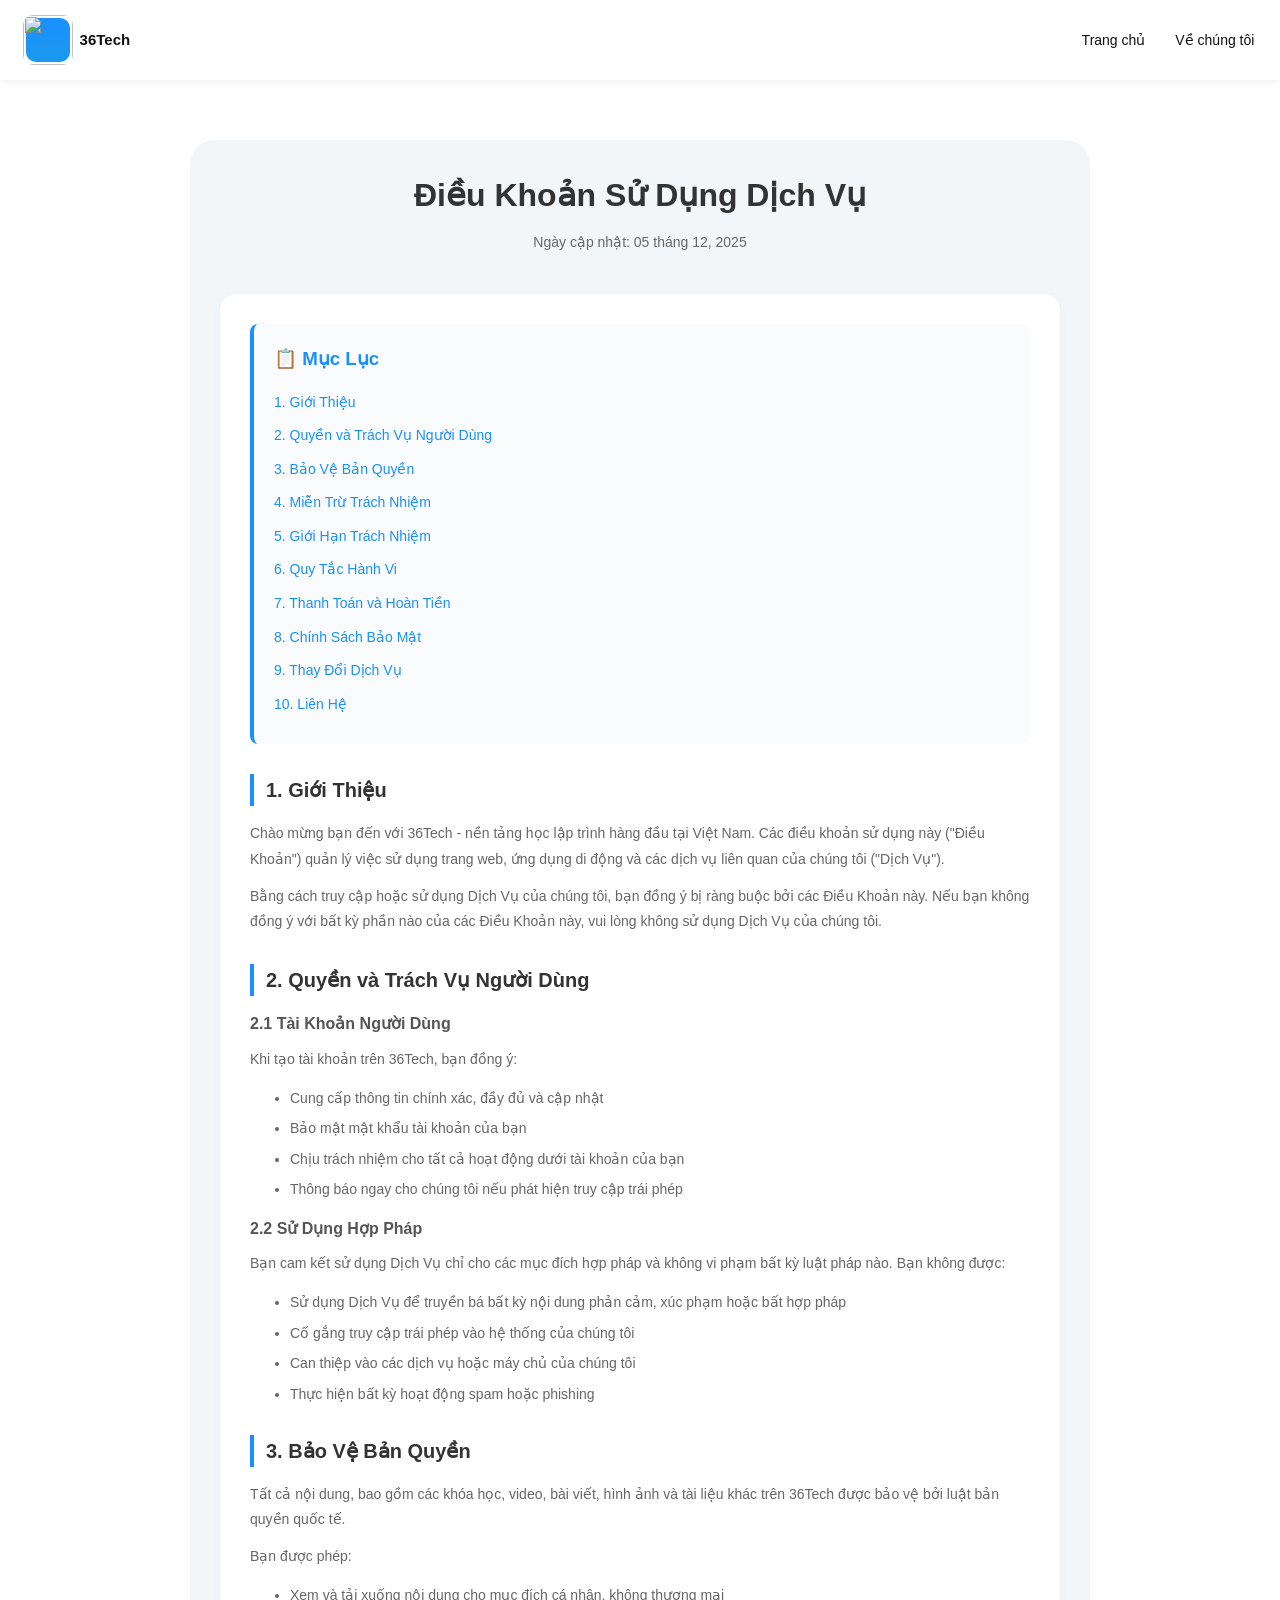
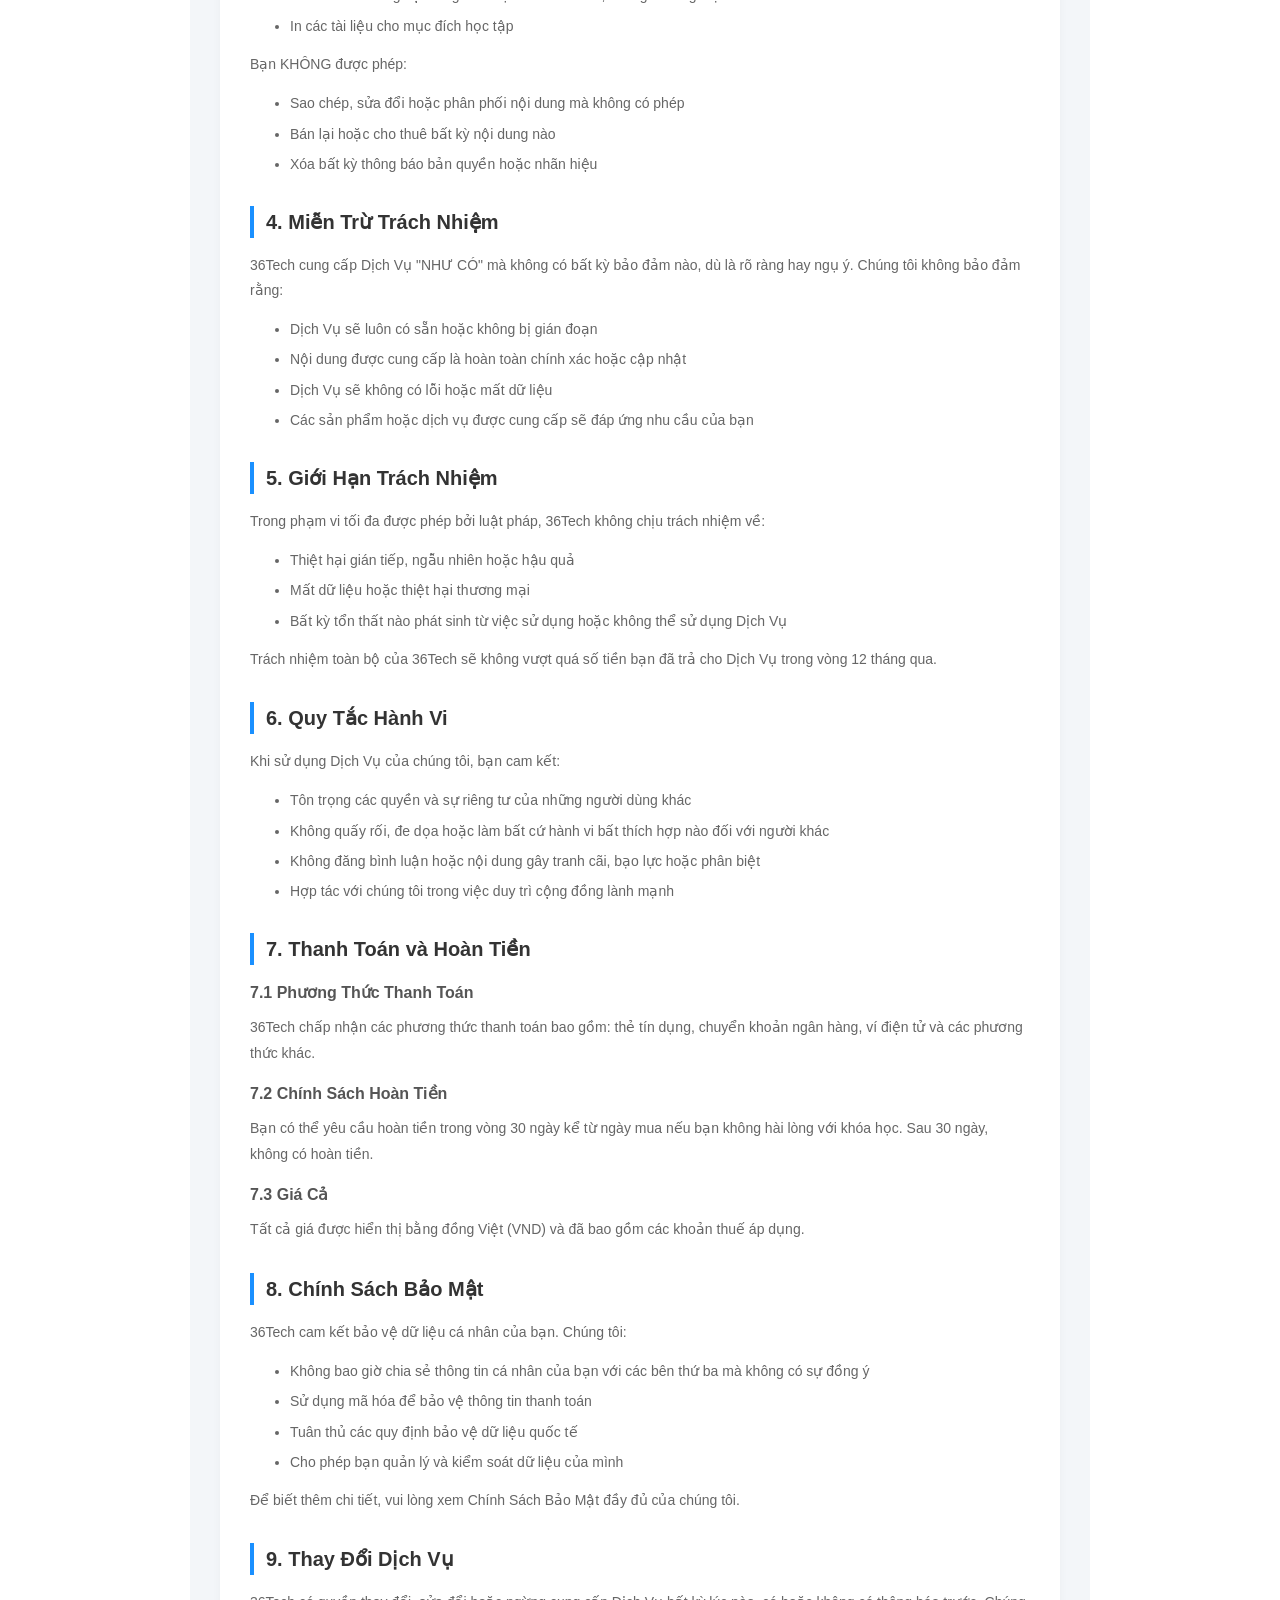
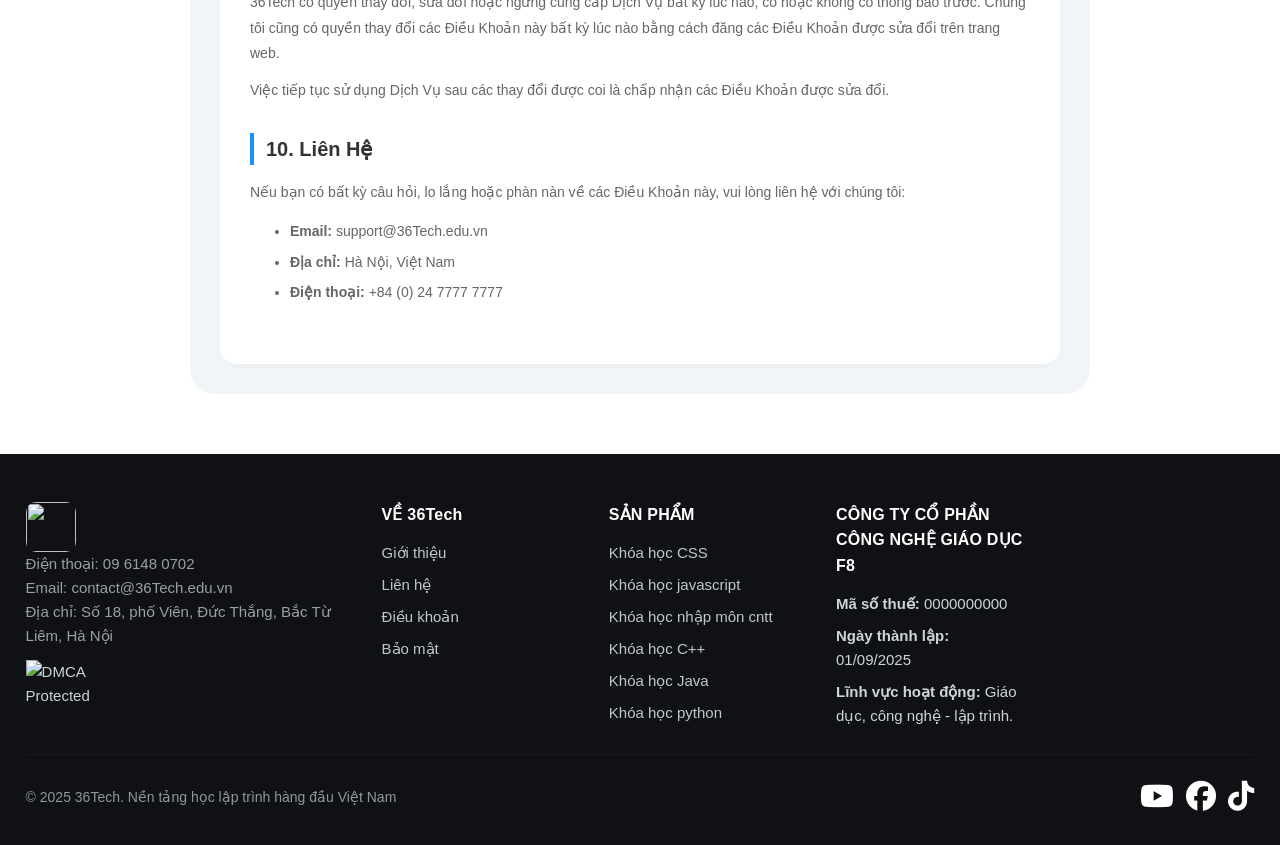
==== app/auth/html/termofservices.html @ 5571bfa3 "Refactor auth module and update user management Moved authentication, user management, and related a" ====
<!DOCTYPE html>
<html lang="vi">

<head>
    <meta charset="UTF-8">
    <meta name="viewport" content="width=device-width, initial-scale=1.0">
    <title>Điều khoản sử dụng dịch vụ</title>
    <link rel="stylesheet" href="https://cdnjs.cloudflare.com/ajax/libs/font-awesome/6.4.0/css/all.min.css">
    <style>
        * {
            margin: 0;
            padding: 0;
            box-sizing: border-box;
        }

        body {
            font-family: -apple-system, BlinkMacSystemFont, 'Segoe UI', Roboto, 'Helvetica Neue', Arial;
            color: #111;
            background: #fff;
            line-height: 1.6;
        }

        .header {
            background: #ffffff;
            width: 100%;
            height: 80px;
            display: flex;
            align-items: center;
            box-shadow: 0 2px 8px rgba(16, 24, 40, 0.06);
            position: relative;
            z-index: 20;
        }

        .header-inner {
            width: 96%;
            margin: 0 auto;
            display: flex;
            align-items: center;
            justify-content: space-between;
            height: 75%;
        }

        .logo {
            display: flex;
            align-items: center;
            text-decoration: none;
            color: inherit;
            gap: 10px;
        }

        .logo-badge {
            width: 44px;
            height: 44px;
            border-radius: 10px;
            background: linear-gradient(180deg, #1a90ff, #1a99ee);
            color: #fff;
            font-weight: 800;
            font-size: 12px;
            display: flex;
            align-items: center;
            justify-content: center;
        }

        .site-title {
            font-weight: 700;
            color: #111;
            font-size: 15px;
        }

        .nav-links {
            display: flex;
            gap: 30px;
            align-items: center;
        }

        .nav-links a {
            text-decoration: none;
            color: #111;
            font-size: 14px;
            font-weight: 500;
        }

        .nav-links a:hover {
            color: #1a90ff;
        }

        main {
            width: 96%;
            max-width: 900px;
            margin: 60px auto;
            padding: 30px;
            background: #f3f6f9;
            border-radius: 24px;
        }

        .terms-header {
            text-align: center;
            margin-bottom: 40px;
        }

        .terms-header h1 {
            font-size: 32px;
            color: #333;
            margin-bottom: 10px;
        }

        .terms-header p {
            color: #666;
            font-size: 14px;
        }

        .terms-content {
            background: #ffffff;
            padding: 30px;
            border-radius: 16px;
            box-shadow: 0 2px 8px rgba(0, 0, 0, 0.04);
        }

        .terms-section {
            margin-bottom: 30px;
        }

        .terms-section h2 {
            font-size: 20px;
            color: #333;
            margin-bottom: 15px;
            padding-left: 12px;
            border-left: 4px solid #1a90ff;
            font-weight: 700;
        }

        .terms-section h3 {
            font-size: 16px;
            color: #555;
            margin-top: 15px;
            margin-bottom: 10px;
            font-weight: 600;
        }

        .terms-section p {
            color: #666;
            margin-bottom: 12px;
            font-size: 14px;
            line-height: 1.8;
        }

        .terms-section ul {
            margin: 15px 0 15px 20px;
            padding-left: 20px;
        }

        .terms-section ul li {
            color: #666;
            margin-bottom: 8px;
            font-size: 14px;
        }

        .toc {
            background: #f9fbfc;
            border-left: 4px solid #1a90ff;
            padding: 20px;
            border-radius: 8px;
            margin-bottom: 30px;
        }

        .toc h3 {
            margin-top: 0;
            color: #1a90ff;
            margin-bottom: 15px;
        }

        .toc ul {
            list-style: none;
            margin: 0;
            padding: 0;
        }

        .toc li {
            margin-bottom: 8px;
        }

        .toc a {
            color: #1a90ff;
            text-decoration: none;
            font-size: 14px;
        }

        .toc a:hover {
            text-decoration: underline;
        }

        /*_______________Footer____________________ */
        .footer {
            background-color: #0f1114;
            /* deep dark */
            color: #cbd5db;
            padding: 48px 0 24px;
            font-size: 15px;
        }

        .footer-inner {
            width: 96%;
            margin: 0 auto;
            display: grid;
            grid-template-columns: 320px 1fr 1fr 1fr 1fr;
            gap: 36px;
            align-items: start;
        }

        .footer-inner h4 {
            color: #ffffff;
            font-size: 16px;
            margin: 0 0 14px 0;
            letter-spacing: 0.2px;
        }

        .footer-inner p {
            color: #99a0a6;
            line-height: 1.6;
            margin: 0 0 10px 0;
        }

        .footer-inner ul {
            padding: 0;
            margin: 0;
            list-style: none;
        }

        .footer-inner ul li {
            margin: 8px 0;
        }

        .footer-inner a {
            color: #bfc8cd;
            text-decoration: none;
        }

        .footer-inner a:hover {
            color: #ffffff;
            text-decoration: underline;
        }

        .footer-inner>div:first-child .logo-badge {
            width: 40px;
            height: 40px;
            font-size: 14px;
            border-radius: 8px;
        }

        .footer-inner .social {
            display: flex;
            gap: 12px;
            align-items: center;
        }

        .footer-inner .social a {
            display: inline-flex;
            width: 38px;
            height: 38px;
            align-items: center;
            justify-content: center;
            border-radius: 8px;
            background: #151617;
            color: #fff;
            text-decoration: none;
        }

        .footer-bottom {
            width: 96%;
            margin: 18px auto 0;
            padding-top: 18px;
            border-top: 1px solid rgba(255, 255, 255, 0.04);
            display: flex;
            align-items: center;
            justify-content: space-between;
            color: #8f98a0;
            font-size: 14px;
        }

        .footer-bottom a {
            text-decoration: none;
            color: white;
            font-size: 30px;
        }

        .logo-badge img {
            border-radius: 10px;
        }

        @media (max-width: 768px) {
            main {
                padding: 20px;
            }

            .terms-content {
                padding: 20px;
            }

            .terms-header h1 {
                font-size: 24px;
            }

            .header-inner {
                width: 90%;
            }

            .nav-links {
                gap: 15px;
            }
        }
    </style>
</head>

<body>
    <header class="header">
        <div class="header-inner">
            <a href="/" class="logo">
                <div class="logo-badge">
                    <img src="./assets/image/logo36Tech.png" alt="" width="50px" height="50px">
                </div>
                <div class="site-title">36Tech</div>
            </a>
            <nav class="nav-links">
                <a href="./index.php">Trang chủ</a>
                <a href="#about">Về chúng tôi</a>
            </nav>
        </div>
    </header>

    <!-- Main Content -->
    <main>
        <div class="terms-header">
            <h1>Điều Khoản Sử Dụng Dịch Vụ</h1>
            <p>Ngày cập nhật: 05 tháng 12, 2025</p>
        </div>

        <div class="terms-content">
            <!-- Table of Contents -->
            <div class="toc">
                <h3>📋 Mục Lục</h3>
                <ul>
                    <li><a href="#section1">1. Giới Thiệu</a></li>
                    <li><a href="#section2">2. Quyền và Trách Vụ Người Dùng</a></li>
                    <li><a href="#section3">3. Bảo Vệ Bản Quyền</a></li>
                    <li><a href="#section4">4. Miễn Trừ Trách Nhiệm</a></li>
                    <li><a href="#section5">5. Giới Hạn Trách Nhiệm</a></li>
                    <li><a href="#section6">6. Quy Tắc Hành Vi</a></li>
                    <li><a href="#section7">7. Thanh Toán và Hoàn Tiền</a></li>
                    <li><a href="#section8">8. Chính Sách Bảo Mật</a></li>
                    <li><a href="#section9">9. Thay Đổi Dịch Vụ</a></li>
                    <li><a href="#section10">10. Liên Hệ</a></li>
                </ul>
            </div>

            <!-- Section 1 -->
            <div class="terms-section" id="section1">
                <h2>1. Giới Thiệu</h2>
                <p>Chào mừng bạn đến với 36Tech - nền tảng học lập trình hàng đầu tại Việt Nam. Các điều khoản sử
                    dụng này (&quot;Điều Khoản&quot;) quản lý việc sử dụng trang web, ứng dụng di động và các dịch vụ
                    liên quan của chúng tôi (&quot;Dịch Vụ&quot;).</p>
                <p>Bằng cách truy cập hoặc sử dụng Dịch Vụ của chúng tôi, bạn đồng ý bị ràng buộc bởi các Điều Khoản
                    này. Nếu bạn không đồng ý với bất kỳ phần nào của các Điều Khoản này, vui lòng không sử dụng Dịch Vụ
                    của chúng tôi.</p>
            </div>

            <!-- Section 2 -->
            <div class="terms-section" id="section2">
                <h2>2. Quyền và Trách Vụ Người Dùng</h2>
                <h3>2.1 Tài Khoản Người Dùng</h3>
                <p>Khi tạo tài khoản trên 36Tech, bạn đồng ý:</p>
                <ul>
                    <li>Cung cấp thông tin chính xác, đầy đủ và cập nhật</li>
                    <li>Bảo mật mật khẩu tài khoản của bạn</li>
                    <li>Chịu trách nhiệm cho tất cả hoạt động dưới tài khoản của bạn</li>
                    <li>Thông báo ngay cho chúng tôi nếu phát hiện truy cập trái phép</li>
                </ul>
                <h3>2.2 Sử Dụng Hợp Pháp</h3>
                <p>Bạn cam kết sử dụng Dịch Vụ chỉ cho các mục đích hợp pháp và không vi phạm bất kỳ luật pháp nào. Bạn
                    không được:</p>
                <ul>
                    <li>Sử dụng Dịch Vụ để truyền bá bất kỳ nội dung phản cảm, xúc phạm hoặc bất hợp pháp</li>
                    <li>Cố gắng truy cập trái phép vào hệ thống của chúng tôi</li>
                    <li>Can thiệp vào các dịch vụ hoặc máy chủ của chúng tôi</li>
                    <li>Thực hiện bất kỳ hoạt động spam hoặc phishing</li>
                </ul>
            </div>

            <!-- Section 3 -->
            <div class="terms-section" id="section3">
                <h2>3. Bảo Vệ Bản Quyền</h2>
                <p>Tất cả nội dung, bao gồm các khóa học, video, bài viết, hình ảnh và tài liệu khác trên 36Tech được
                    bảo vệ bởi luật bản quyền quốc tế.</p>
                <p>Bạn được phép:</p>
                <ul>
                    <li>Xem và tải xuống nội dung cho mục đích cá nhân, không thương mại</li>
                    <li>In các tài liệu cho mục đích học tập</li>
                </ul>
                <p>Bạn KHÔNG được phép:</p>
                <ul>
                    <li>Sao chép, sửa đổi hoặc phân phối nội dung mà không có phép</li>
                    <li>Bán lại hoặc cho thuê bất kỳ nội dung nào</li>
                    <li>Xóa bất kỳ thông báo bản quyền hoặc nhãn hiệu</li>
                </ul>
            </div>

            <!-- Section 4 -->
            <div class="terms-section" id="section4">
                <h2>4. Miễn Trừ Trách Nhiệm</h2>
                <p>36Tech cung cấp Dịch Vụ &quot;NHƯ CÓ&quot; mà không có bất kỳ bảo đảm nào, dù là rõ ràng hay ngụ
                    ý. Chúng tôi không bảo đảm rằng:</p>
                <ul>
                    <li>Dịch Vụ sẽ luôn có sẵn hoặc không bị gián đoạn</li>
                    <li>Nội dung được cung cấp là hoàn toàn chính xác hoặc cập nhật</li>
                    <li>Dịch Vụ sẽ không có lỗi hoặc mất dữ liệu</li>
                    <li>Các sản phẩm hoặc dịch vụ được cung cấp sẽ đáp ứng nhu cầu của bạn</li>
                </ul>
            </div>

            <!-- Section 5 -->
            <div class="terms-section" id="section5">
                <h2>5. Giới Hạn Trách Nhiệm</h2>
                <p>Trong phạm vi tối đa được phép bởi luật pháp, 36Tech không chịu trách nhiệm về:</p>
                <ul>
                    <li>Thiệt hại gián tiếp, ngẫu nhiên hoặc hậu quả</li>
                    <li>Mất dữ liệu hoặc thiệt hại thương mại</li>
                    <li>Bất kỳ tổn thất nào phát sinh từ việc sử dụng hoặc không thể sử dụng Dịch Vụ</li>
                </ul>
                <p>Trách nhiệm toàn bộ của 36Tech sẽ không vượt quá số tiền bạn đã trả cho Dịch Vụ trong vòng 12
                    tháng qua.</p>
            </div>

            <!-- Section 6 -->
            <div class="terms-section" id="section6">
                <h2>6. Quy Tắc Hành Vi</h2>
                <p>Khi sử dụng Dịch Vụ của chúng tôi, bạn cam kết:</p>
                <ul>
                    <li>Tôn trọng các quyền và sự riêng tư của những người dùng khác</li>
                    <li>Không quấy rối, đe dọa hoặc làm bất cứ hành vi bất thích hợp nào đối với người khác</li>
                    <li>Không đăng bình luận hoặc nội dung gây tranh cãi, bạo lực hoặc phân biệt</li>
                    <li>Hợp tác với chúng tôi trong việc duy trì cộng đồng lành mạnh</li>
                </ul>
            </div>

            <!-- Section 7 -->
            <div class="terms-section" id="section7">
                <h2>7. Thanh Toán và Hoàn Tiền</h2>
                <h3>7.1 Phương Thức Thanh Toán</h3>
                <p>36Tech chấp nhận các phương thức thanh toán bao gồm: thẻ tín dụng, chuyển khoản ngân hàng, ví điện
                    tử và các phương thức khác.</p>
                <h3>7.2 Chính Sách Hoàn Tiền</h3>
                <p>Bạn có thể yêu cầu hoàn tiền trong vòng 30 ngày kể từ ngày mua nếu bạn không hài lòng với khóa học.
                    Sau 30 ngày, không có hoàn tiền.</p>
                <h3>7.3 Giá Cả</h3>
                <p>Tất cả giá được hiển thị bằng đồng Việt (VND) và đã bao gồm các khoản thuế áp dụng.</p>
            </div>

            <!-- Section 8 -->
            <div class="terms-section" id="section8">
                <h2>8. Chính Sách Bảo Mật</h2>
                <p>36Tech cam kết bảo vệ dữ liệu cá nhân của bạn. Chúng tôi:</p>
                <ul>
                    <li>Không bao giờ chia sẻ thông tin cá nhân của bạn với các bên thứ ba mà không có sự đồng ý</li>
                    <li>Sử dụng mã hóa để bảo vệ thông tin thanh toán</li>
                    <li>Tuân thủ các quy định bảo vệ dữ liệu quốc tế</li>
                    <li>Cho phép bạn quản lý và kiểm soát dữ liệu của mình</li>
                </ul>
                <p>Để biết thêm chi tiết, vui lòng xem Chính Sách Bảo Mật đầy đủ của chúng tôi.</p>
            </div>

            <!-- Section 9 -->
            <div class="terms-section" id="section9">
                <h2>9. Thay Đổi Dịch Vụ</h2>
                <p>36Tech có quyền thay đổi, sửa đổi hoặc ngừng cung cấp Dịch Vụ bất kỳ lúc nào, có hoặc không có
                    thông báo trước. Chúng tôi cũng có quyền thay đổi các Điều Khoản này bất kỳ lúc nào bằng cách đăng
                    các Điều Khoản được sửa đổi trên trang web.</p>
                <p>Việc tiếp tục sử dụng Dịch Vụ sau các thay đổi được coi là chấp nhận các Điều Khoản được sửa đổi.</p>
            </div>

            <!-- Section 10 -->
            <div class="terms-section" id="section10">
                <h2>10. Liên Hệ</h2>
                <p>Nếu bạn có bất kỳ câu hỏi, lo lắng hoặc phàn nàn về các Điều Khoản này, vui lòng liên hệ với chúng
                    tôi:</p>
                <ul>
                    <li><strong>Email:</strong> support@36Tech.edu.vn</li>
                    <li><strong>Địa chỉ:</strong> Hà Nội, Việt Nam</li>
                    <li><strong>Điện thoại:</strong> +84 (0) 24 7777 7777</li>
                </ul>
            </div>
        </div>
    </main>

    <!-- Footer -->
    <!-- Footer -->
    <footer class="footer">
        <div class="footer-inner">
            <div class="footer-col contact">
                <a href="/" class="logo" aria-label="36Tech - Home">
                    <img style="border-radius: 10px;" src="./assets/image/logo36Tech.png" alt="" width="50px"
                        height="50px">

                </a>
                <p>Điện thoại: 09 6148 0702<br>
                    Email: contact@36Tech.edu.vn<br>
                    Địa chỉ: Số 18, phố Viên, Đức Thắng, Bắc Từ Liêm, Hà Nội</p>
                <img src="./assets/image/DCMA.png" alt="DMCA Protected"
                    style="width:120px; margin-top:12px; display:block">
            </div>

            <div class="footer-col">
                <h4>VỀ 36Tech</h4>
                <ul>
                    <li><a href="#">Giới thiệu</a></li>
                    <li><a href="#">Liên hệ</a></li>
                    <li><a href="#">Điều khoản</a></li>
                    <li><a href="#">Bảo mật</a></li>
                </ul>
            </div>

            <div class="footer-col">
                <h4>SẢN PHẨM</h4>
                <ul>
                    <li><a href="#">Khóa học CSS</a></li>
                    <li><a href="#">Khóa học javascript</a></li>
                    <li><a href="#">Khóa học nhập môn cntt </a></li>
                    <li><a href="#">Khóa học C++</a></li>
                    <li><a href="#">Khóa học Java</a></li>
                    <li><a href="#">Khóa học python</a></li>
                </ul>
            </div>



            <div class="footer-col">
                <h4>CÔNG TY CỔ PHẦN CÔNG NGHỆ GIÁO DỤC F8</h4>
                <ul>
                    <li><strong>Mã số thuế:</strong> 0000000000</li>
                    <li><strong>Ngày thành lập:</strong> 01/09/2025</li>
                    <li><strong>Lĩnh vực hoạt động:</strong> Giáo dục, công nghệ - lập trình.</li>
                </ul>
            </div>
        </div>
        <div class="footer-bottom">
            <span>© 2025 36Tech. Nền tảng học lập trình hàng đầu Việt Nam</span>
            <div class="social" style="display:flex; gap:12px">
                <a href="#" aria-label="YouTube"><i class="fa-brands fa-youtube"></i></a>
                <a href="#" aria-label="Facebook"><i class="fa-brands fa-facebook"></i></a>
                <a href="#" aria-label="TikTok"><i class="fa-brands fa-tiktok"></i></a>
            </div>
        </div>
    </footer>
</body>

</html>
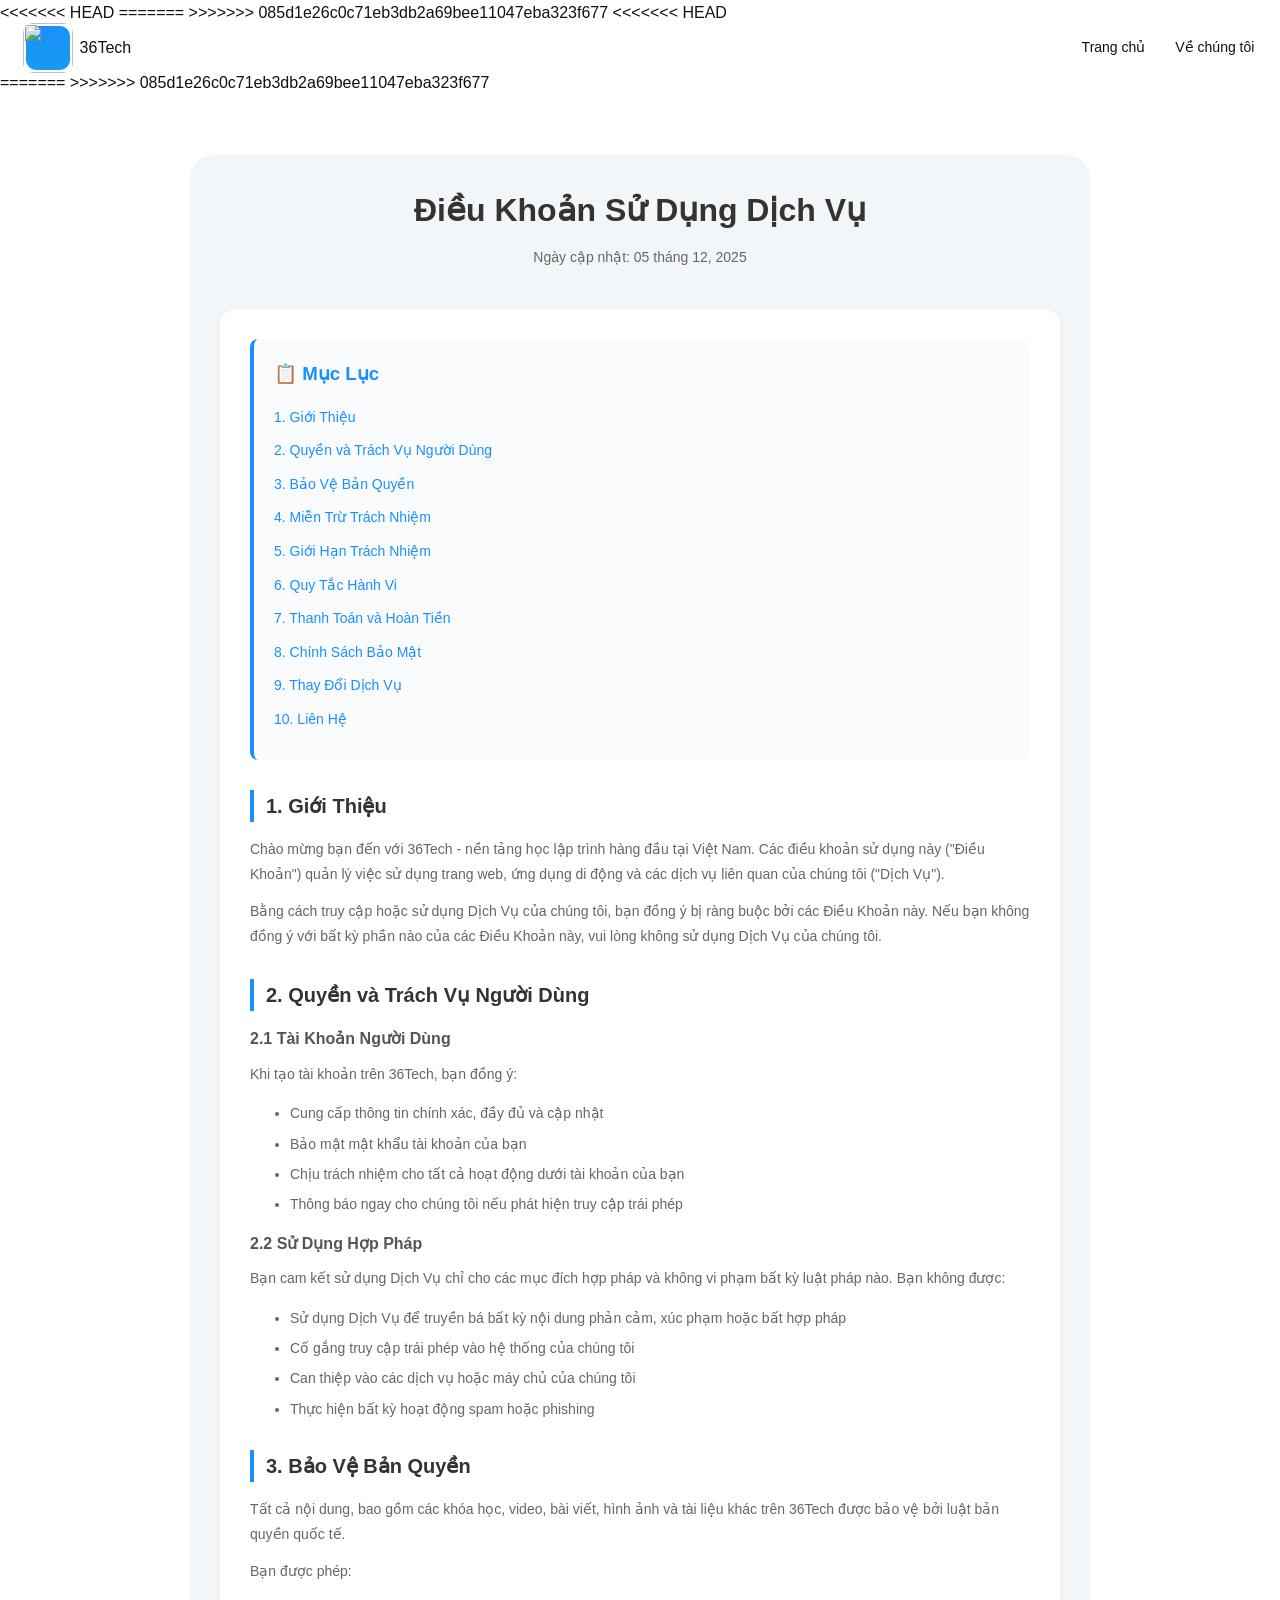
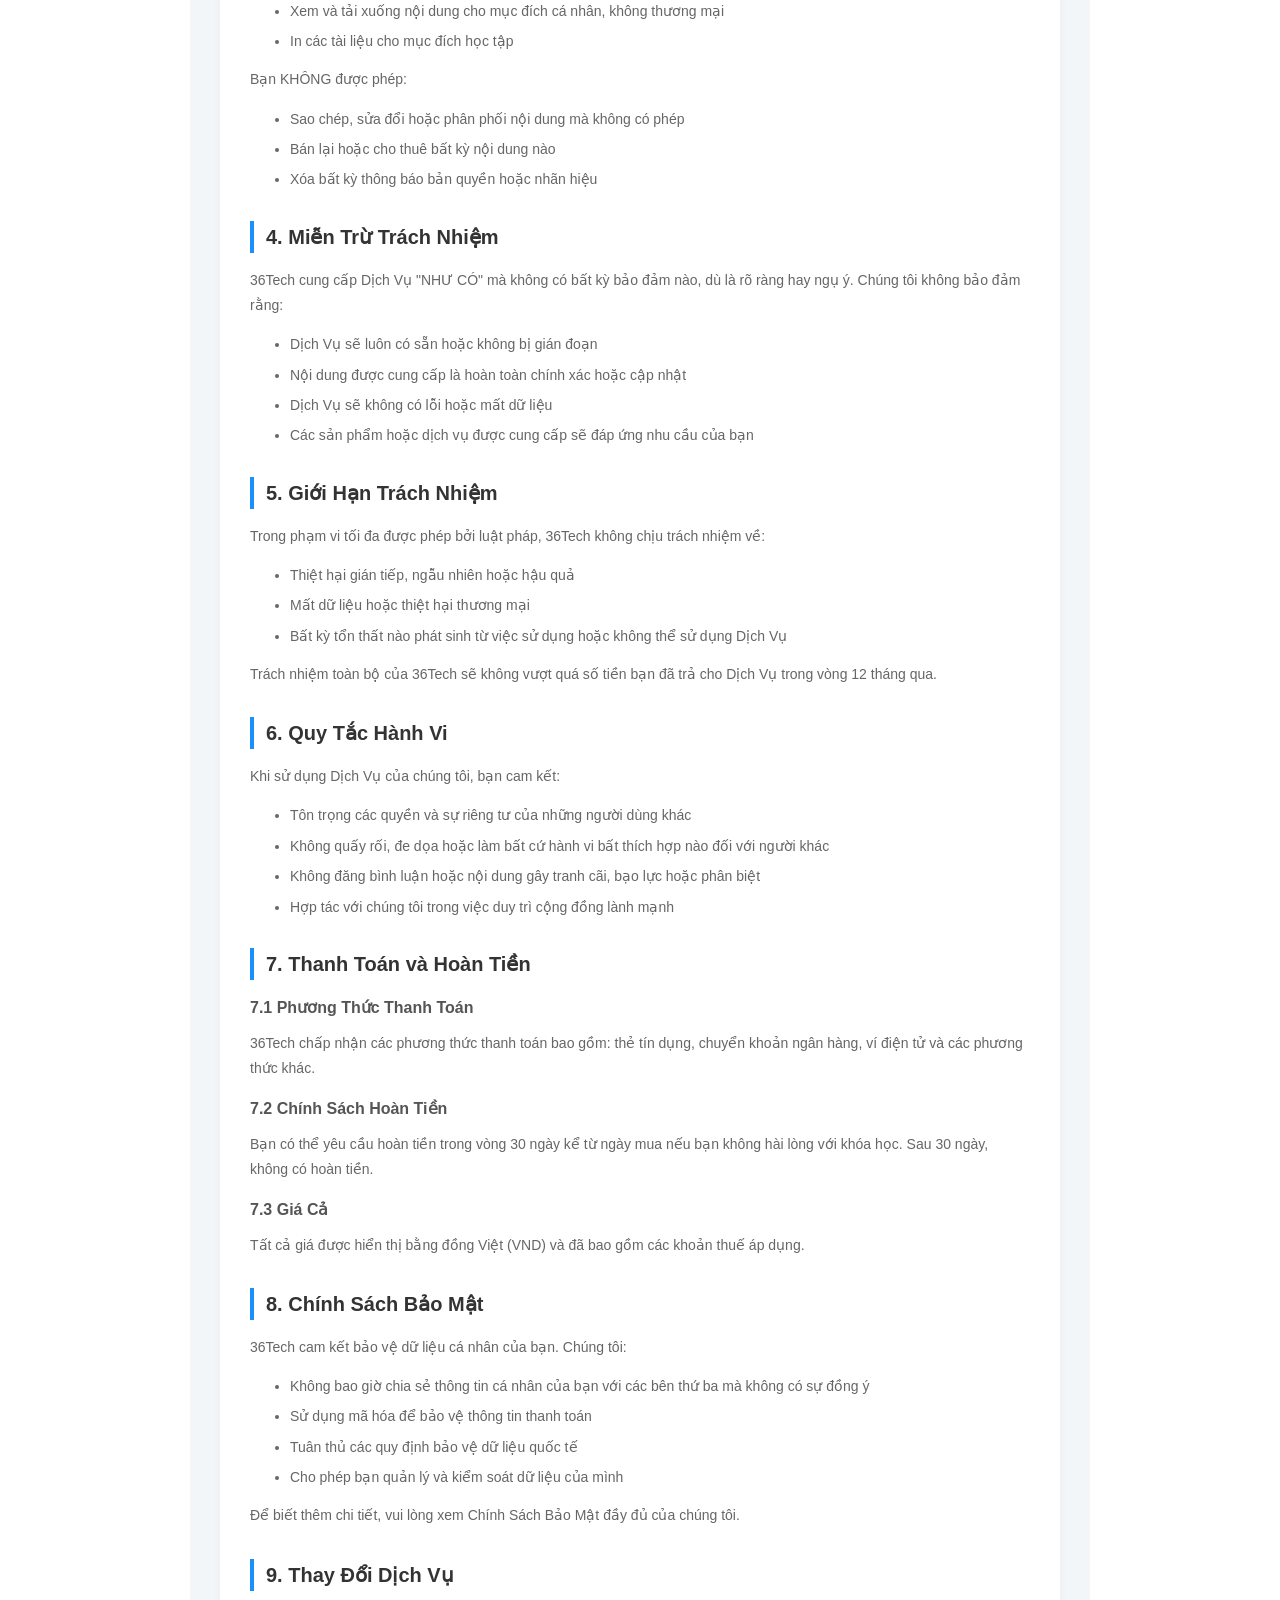
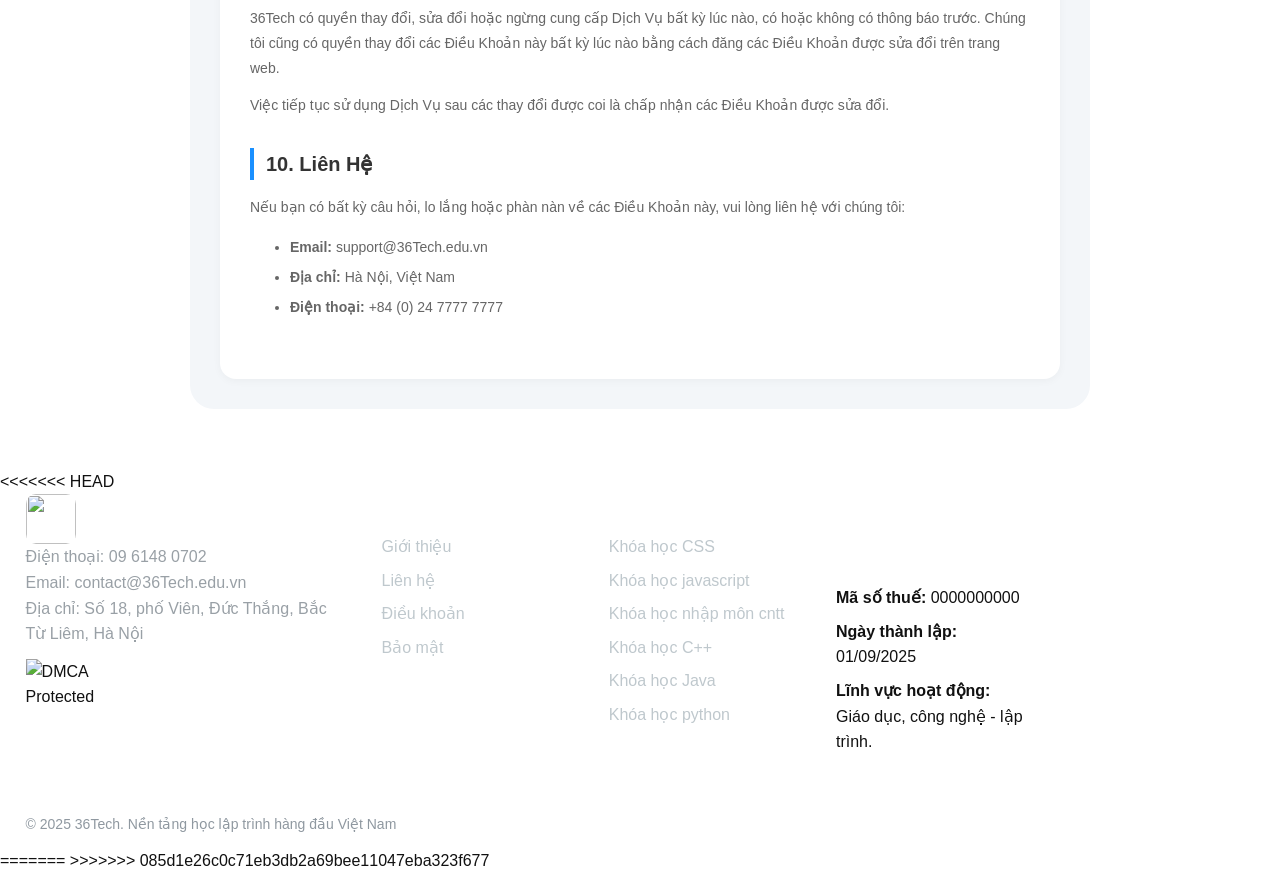
==== commit 6333d0dc: "fix" ====
--- a/app/auth/html/termofservices.html
+++ b/app/auth/html/termofservices.html
@@ -5,7 +5,13 @@
     <meta charset="UTF-8">
     <meta name="viewport" content="width=device-width, initial-scale=1.0">
     <title>Điều khoản sử dụng dịch vụ</title>
+<<<<<<< HEAD
     <link rel="stylesheet" href="https://cdnjs.cloudflare.com/ajax/libs/font-awesome/6.4.0/css/all.min.css">
+=======
+    <link rel="stylesheet" href="css/login-module.css">
+    <link rel="stylesheet" href="https://cdnjs.cloudflare.com/ajax/libs/font-awesome/6.4.0/css/all.min.css">
+
+>>>>>>> 085d1e26c0c71eb3db2a69bee11047eba323f677
     <style>
         * {
             margin: 0;
@@ -20,6 +26,7 @@
             line-height: 1.6;
         }
 
+<<<<<<< HEAD
         .header {
             background: #ffffff;
             width: 100%;
@@ -61,6 +68,8 @@
             justify-content: center;
         }
 
+=======
+>>>>>>> 085d1e26c0c71eb3db2a69bee11047eba323f677
         .site-title {
             font-weight: 700;
             color: #111;
@@ -189,6 +198,7 @@
             text-decoration: underline;
         }
 
+<<<<<<< HEAD
         /*_______________Footer____________________ */
         .footer {
             background-color: #0f1114;
@@ -287,6 +297,8 @@
             border-radius: 10px;
         }
 
+=======
+>>>>>>> 085d1e26c0c71eb3db2a69bee11047eba323f677
         @media (max-width: 768px) {
             main {
                 padding: 20px;
@@ -312,6 +324,7 @@
 </head>
 
 <body>
+<<<<<<< HEAD
     <header class="header">
         <div class="header-inner">
             <a href="/" class="logo">
@@ -328,6 +341,9 @@
     </header>
 
     <!-- Main Content -->
+=======
+
+>>>>>>> 085d1e26c0c71eb3db2a69bee11047eba323f677
     <main>
         <div class="terms-header">
             <h1>Điều Khoản Sử Dụng Dịch Vụ</h1>
@@ -490,6 +506,7 @@
         </div>
     </main>
 
+<<<<<<< HEAD
     <!-- Footer -->
     <!-- Footer -->
     <footer class="footer">
@@ -549,6 +566,8 @@
             </div>
         </div>
     </footer>
+=======
+>>>>>>> 085d1e26c0c71eb3db2a69bee11047eba323f677
 </body>
 
 </html>
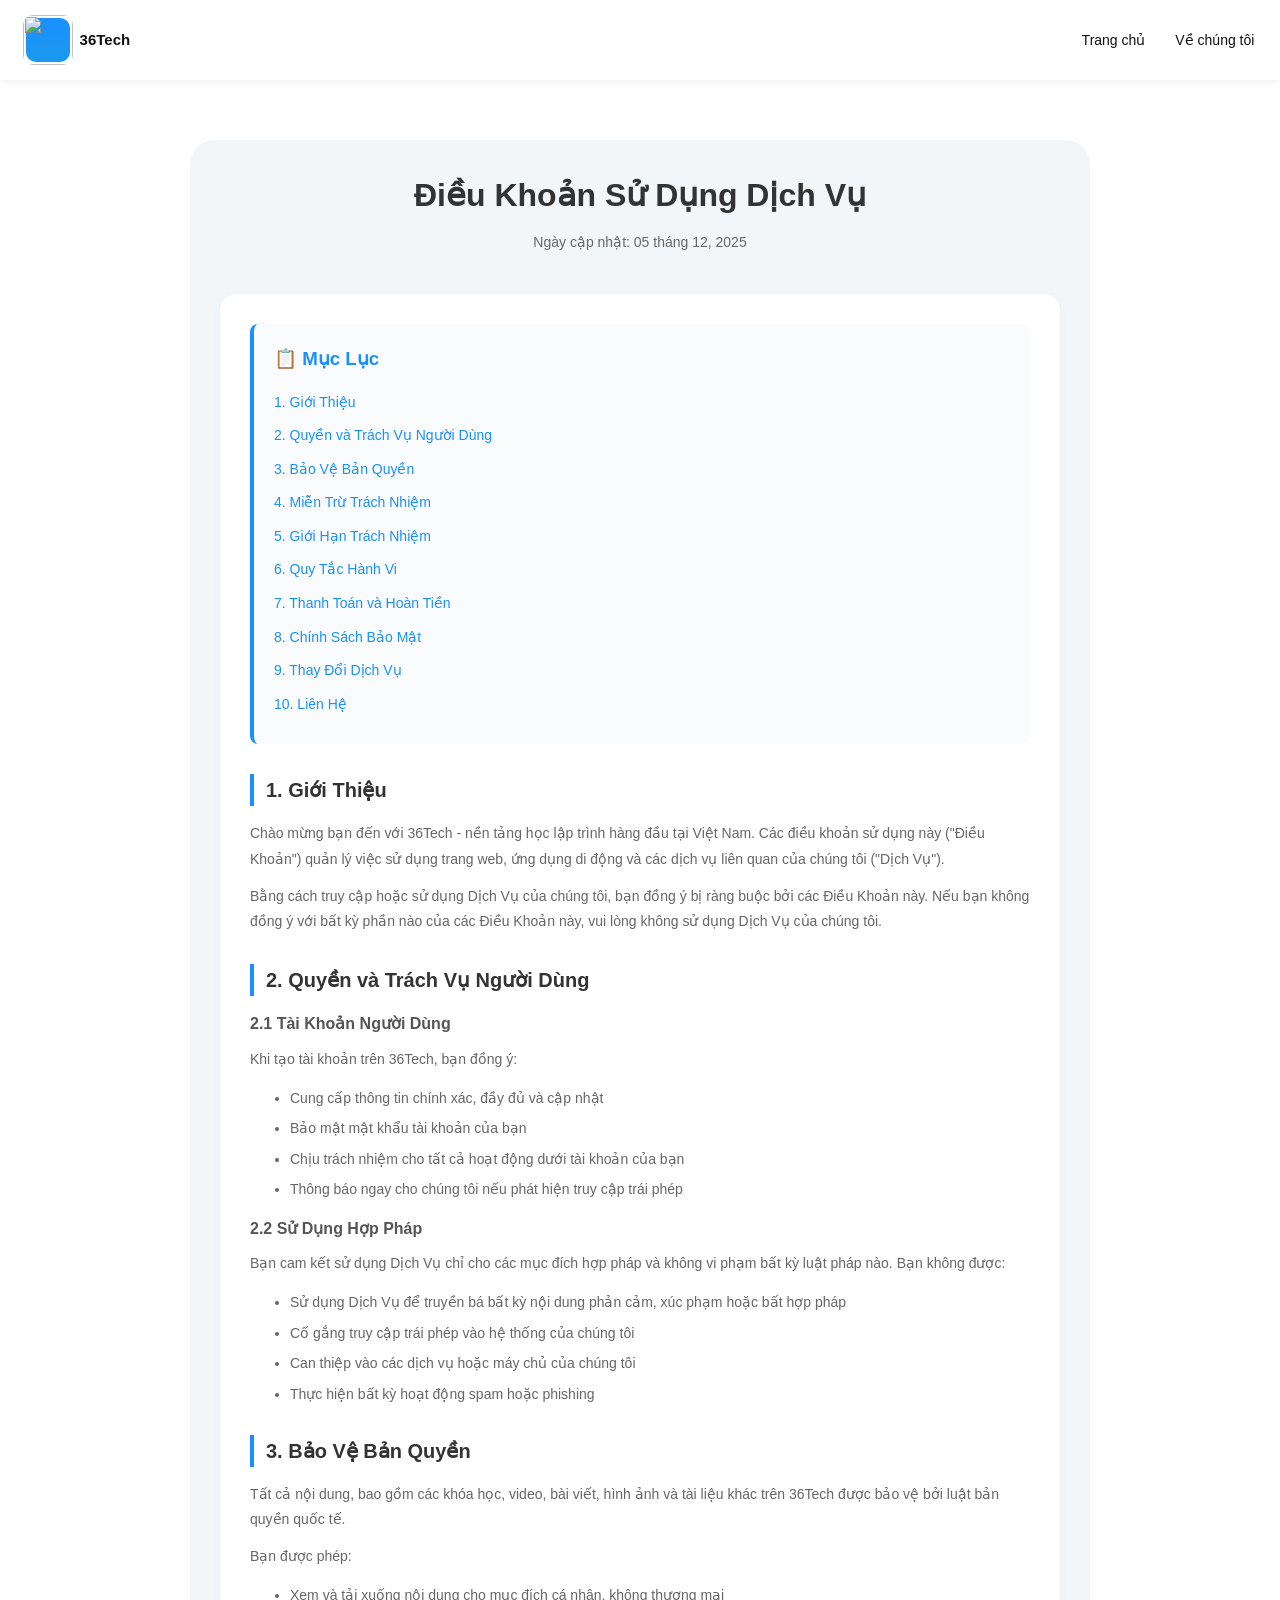
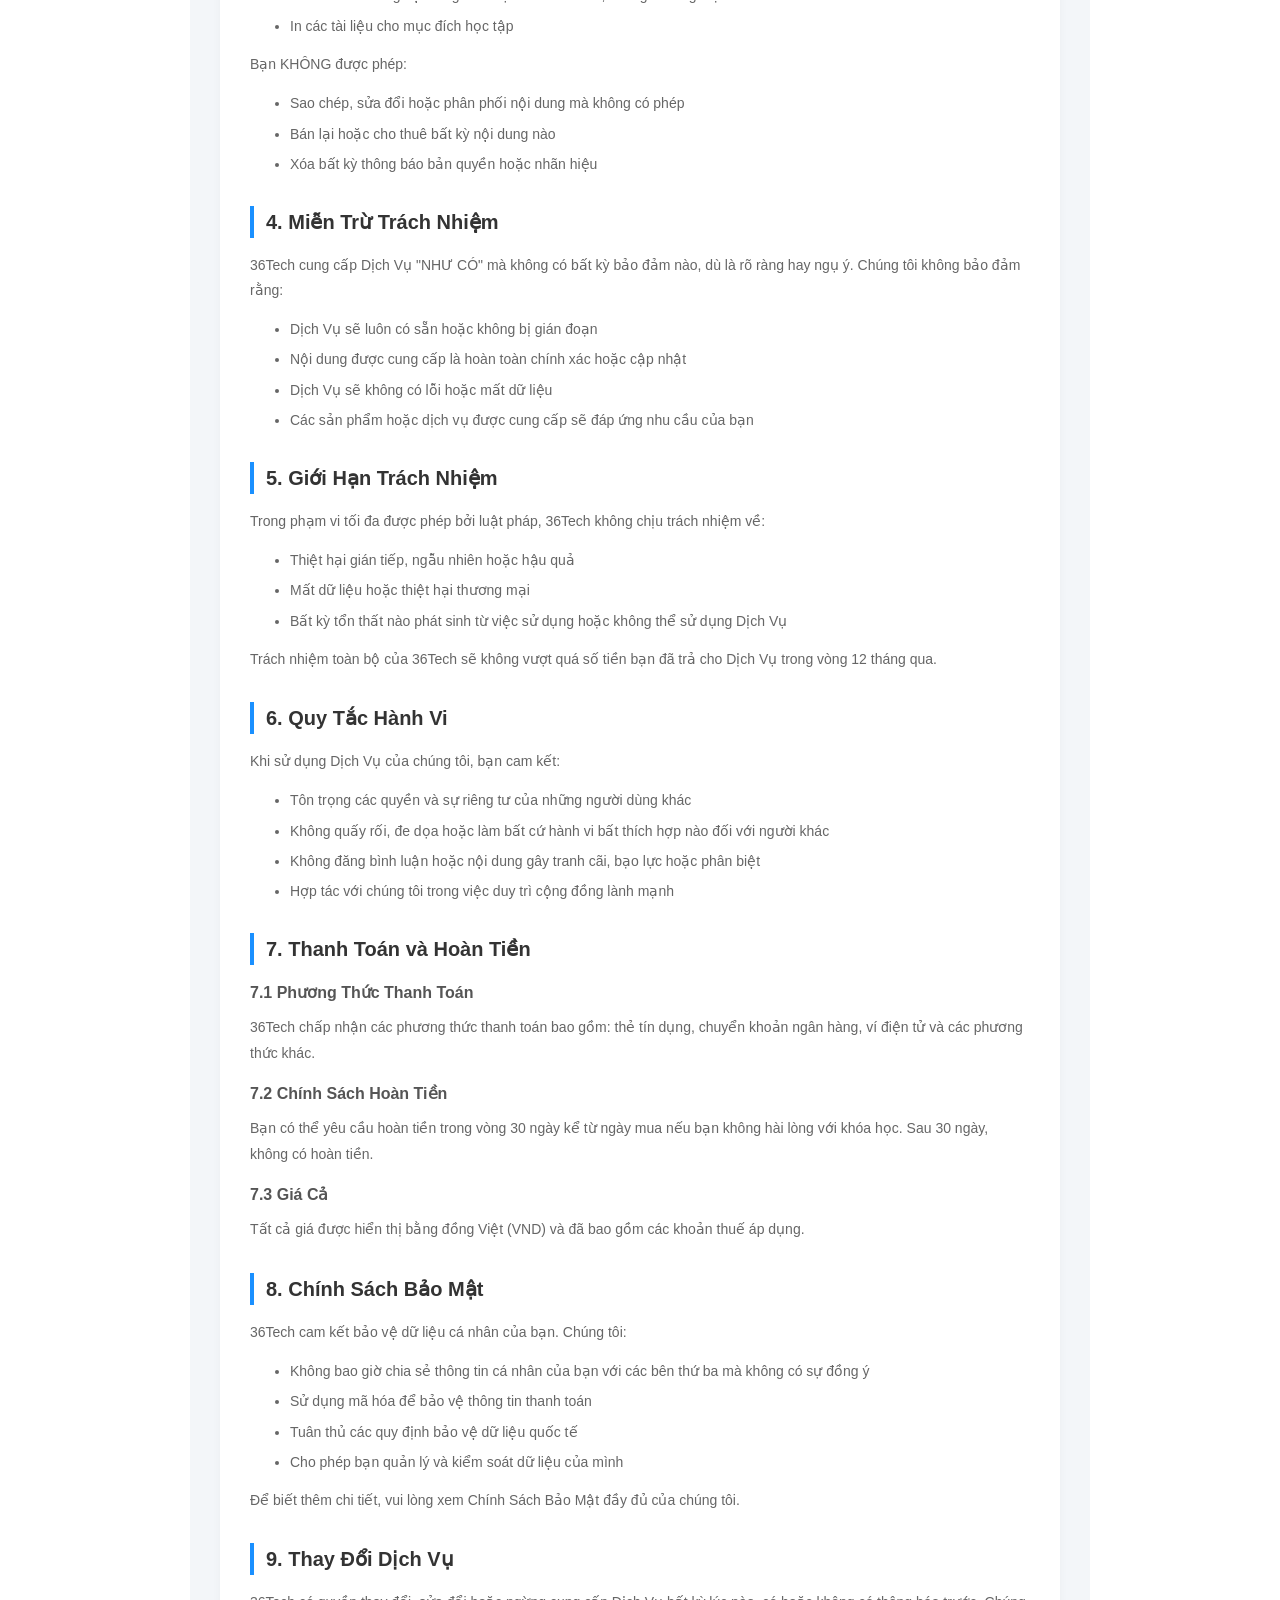
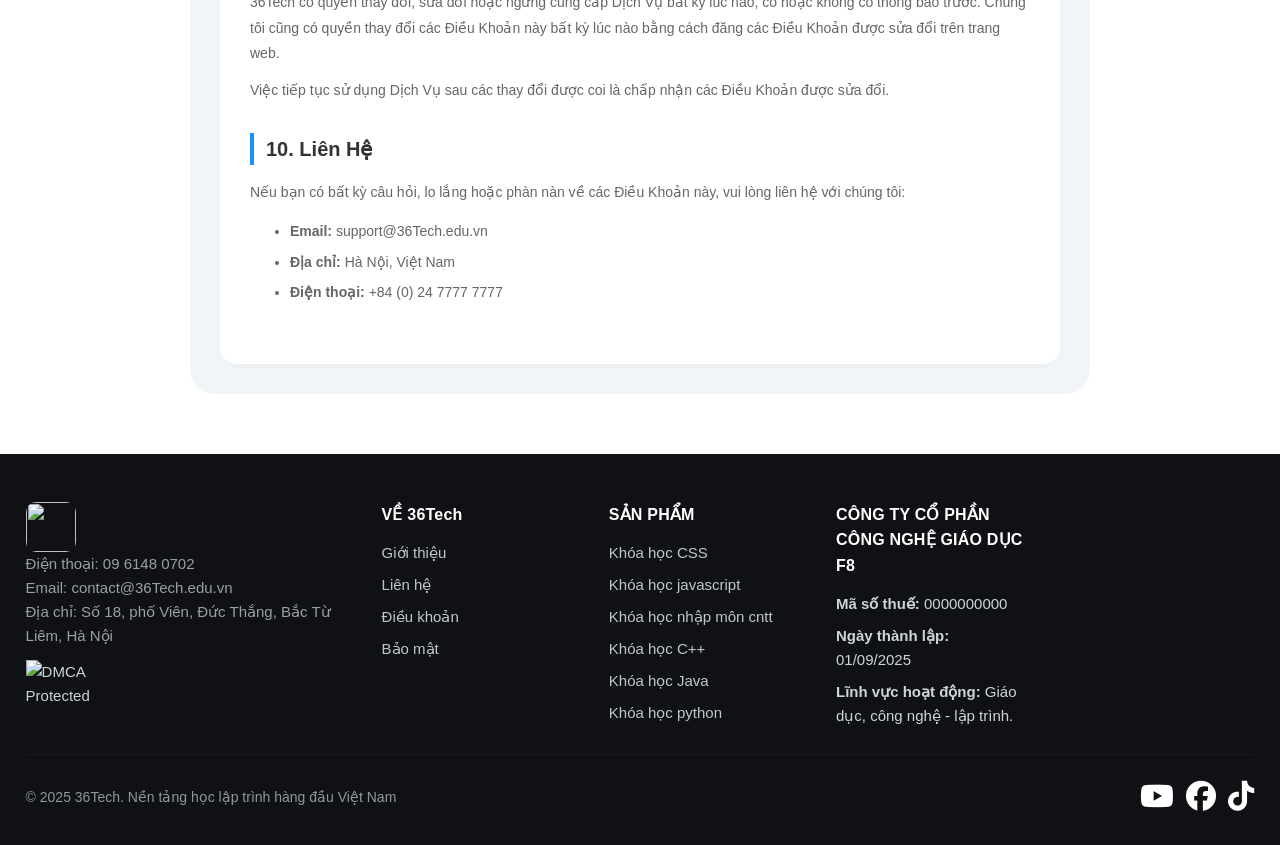
==== commit 33036a9c: "Merge 8944323ef3ec8783264b574945a41a29d040e40e into 7f31222260063d97f08a3bec749c8ac675a4e57c" ====
--- a/app/auth/html/termofservices.html
+++ b/app/auth/html/termofservices.html
@@ -5,13 +5,7 @@
     <meta charset="UTF-8">
     <meta name="viewport" content="width=device-width, initial-scale=1.0">
     <title>Điều khoản sử dụng dịch vụ</title>
-<<<<<<< HEAD
     <link rel="stylesheet" href="https://cdnjs.cloudflare.com/ajax/libs/font-awesome/6.4.0/css/all.min.css">
-=======
-    <link rel="stylesheet" href="css/login-module.css">
-    <link rel="stylesheet" href="https://cdnjs.cloudflare.com/ajax/libs/font-awesome/6.4.0/css/all.min.css">
-
->>>>>>> 085d1e26c0c71eb3db2a69bee11047eba323f677
     <style>
         * {
             margin: 0;
@@ -26,7 +20,6 @@
             line-height: 1.6;
         }
 
-<<<<<<< HEAD
         .header {
             background: #ffffff;
             width: 100%;
@@ -68,8 +61,6 @@
             justify-content: center;
         }
 
-=======
->>>>>>> 085d1e26c0c71eb3db2a69bee11047eba323f677
         .site-title {
             font-weight: 700;
             color: #111;
@@ -198,7 +189,6 @@
             text-decoration: underline;
         }
 
-<<<<<<< HEAD
         /*_______________Footer____________________ */
         .footer {
             background-color: #0f1114;
@@ -297,8 +287,6 @@
             border-radius: 10px;
         }
 
-=======
->>>>>>> 085d1e26c0c71eb3db2a69bee11047eba323f677
         @media (max-width: 768px) {
             main {
                 padding: 20px;
@@ -324,7 +312,6 @@
 </head>
 
 <body>
-<<<<<<< HEAD
     <header class="header">
         <div class="header-inner">
             <a href="/" class="logo">
@@ -341,9 +328,6 @@
     </header>
 
     <!-- Main Content -->
-=======
-
->>>>>>> 085d1e26c0c71eb3db2a69bee11047eba323f677
     <main>
         <div class="terms-header">
             <h1>Điều Khoản Sử Dụng Dịch Vụ</h1>
@@ -506,7 +490,6 @@
         </div>
     </main>
 
-<<<<<<< HEAD
     <!-- Footer -->
     <!-- Footer -->
     <footer class="footer">
@@ -566,8 +549,6 @@
             </div>
         </div>
     </footer>
-=======
->>>>>>> 085d1e26c0c71eb3db2a69bee11047eba323f677
 </body>
 
 </html>
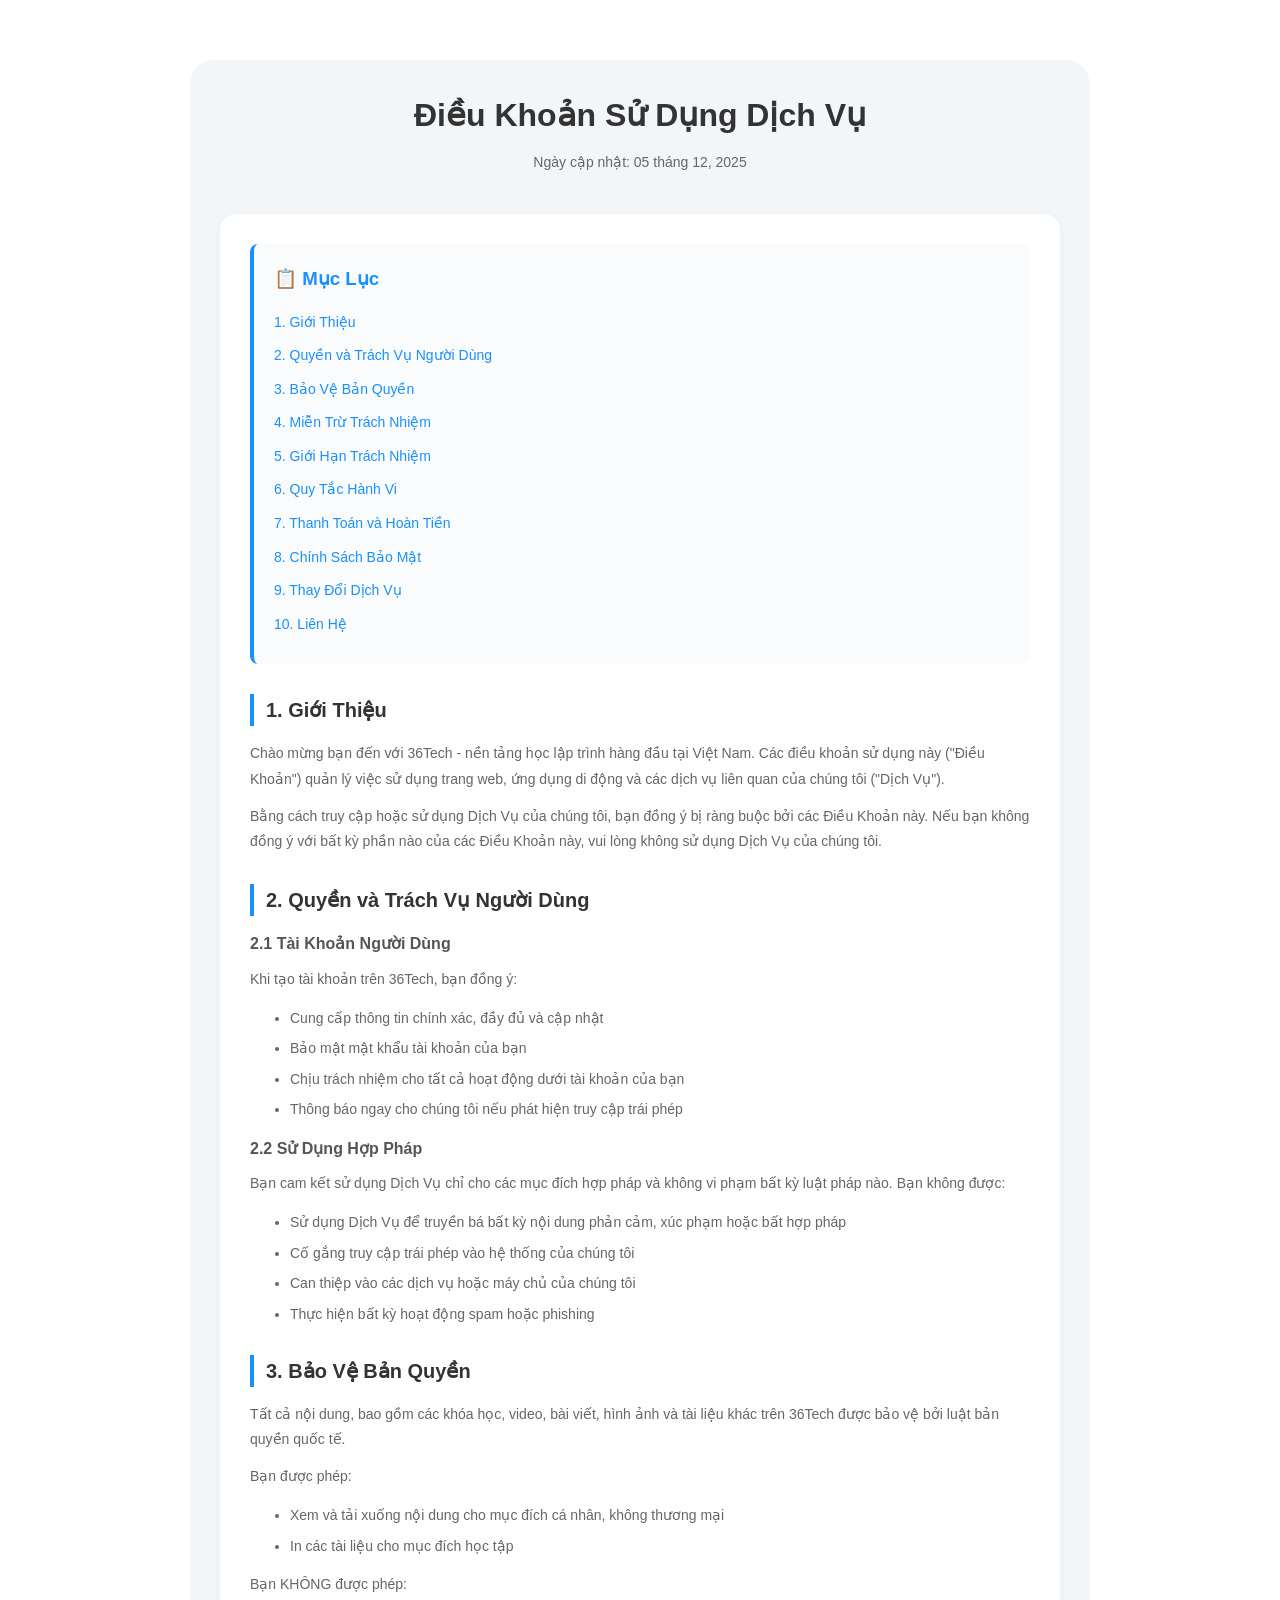
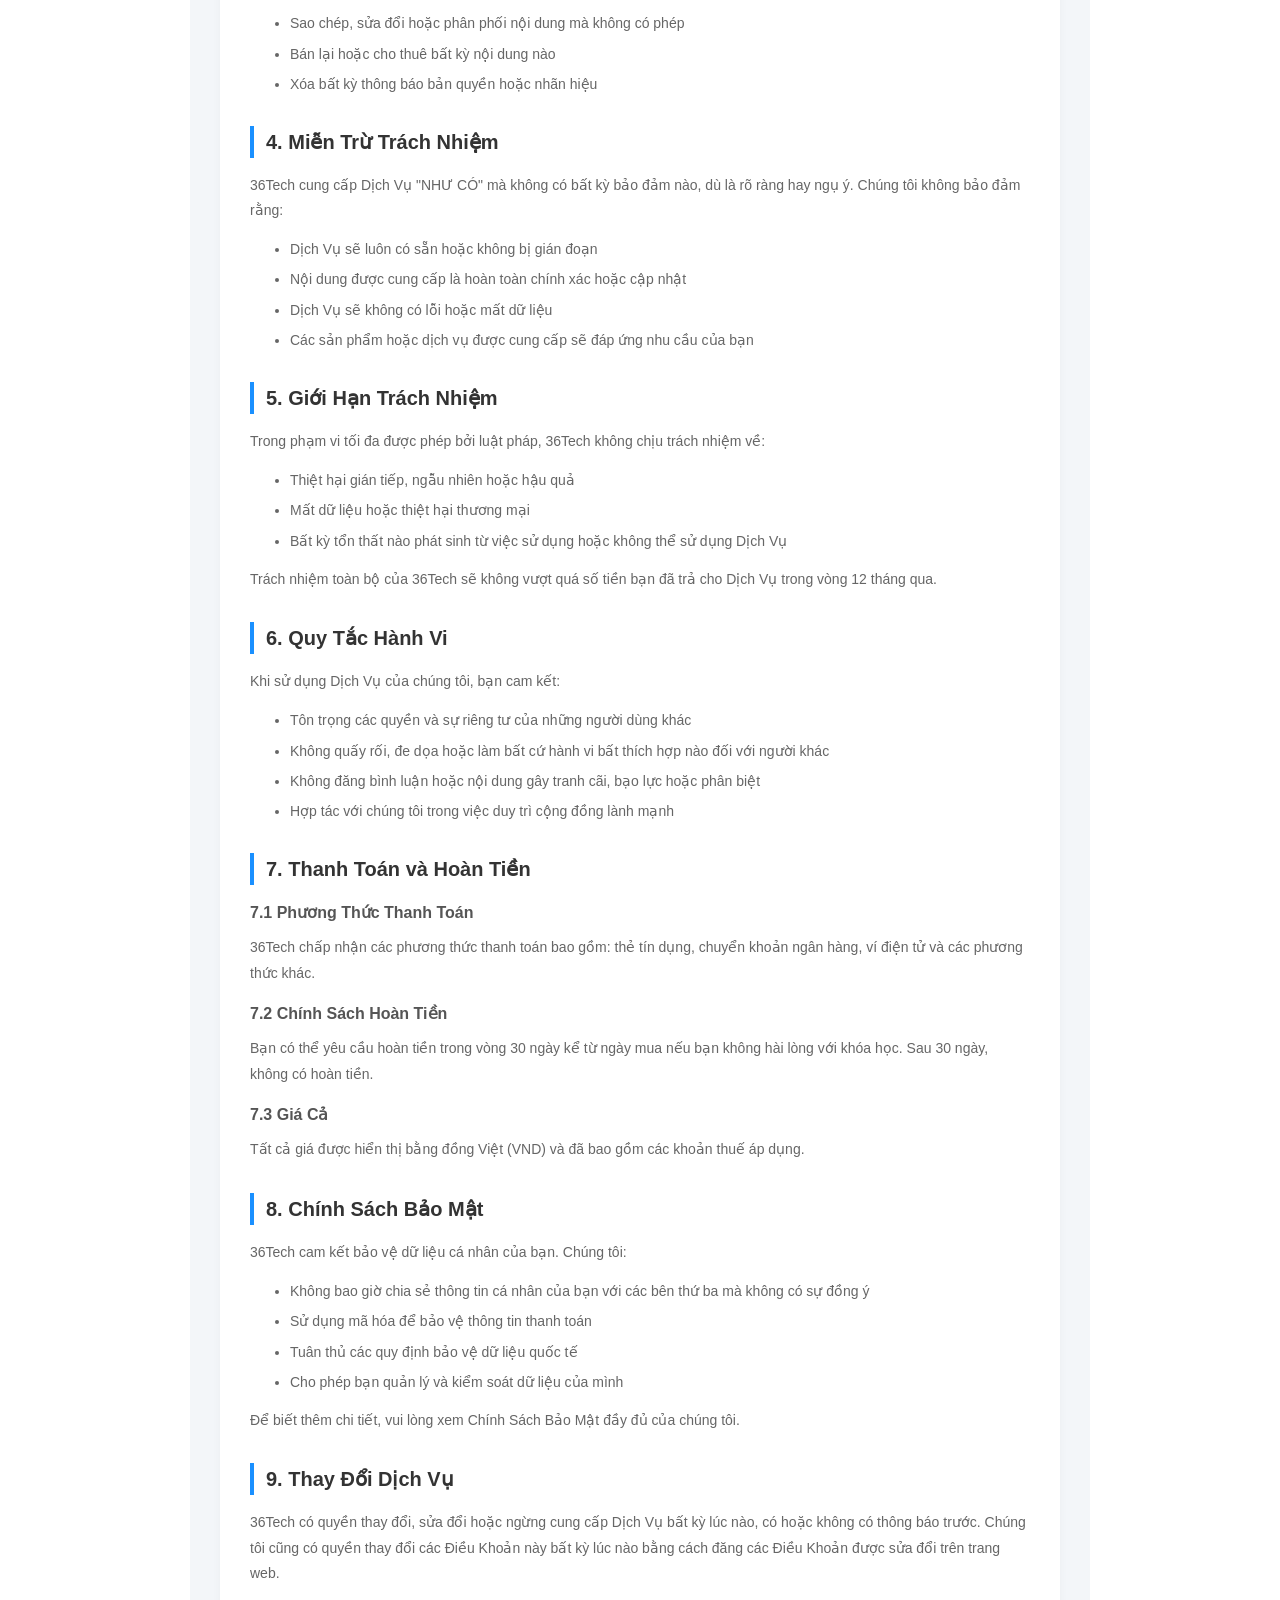
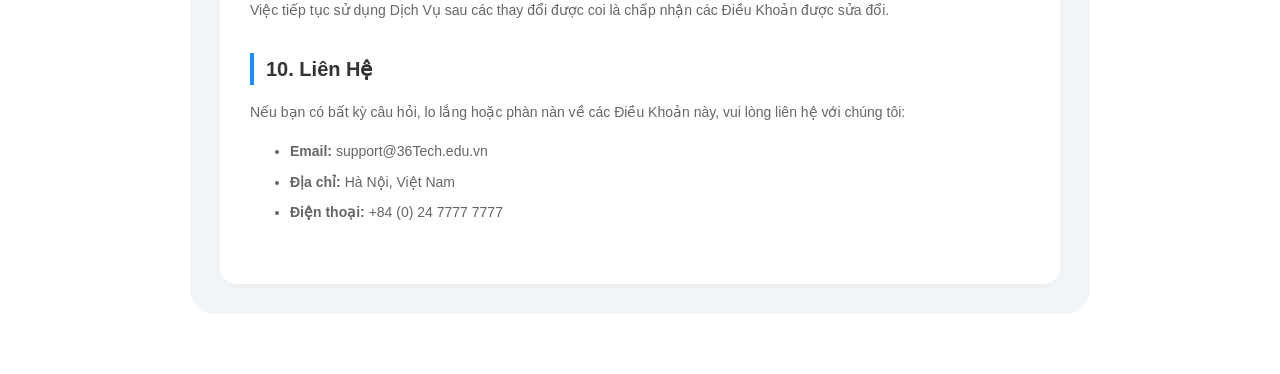
==== commit aadab7c3: "Merge pull request #41 from LeDuyNam005/The-Huy-branch merge" ====
--- a/app/auth/html/termofservices.html
+++ b/app/auth/html/termofservices.html
@@ -5,7 +5,9 @@
     <meta charset="UTF-8">
     <meta name="viewport" content="width=device-width, initial-scale=1.0">
     <title>Điều khoản sử dụng dịch vụ</title>
+    <link rel="stylesheet" href="css/login-module.css">
     <link rel="stylesheet" href="https://cdnjs.cloudflare.com/ajax/libs/font-awesome/6.4.0/css/all.min.css">
+
     <style>
         * {
             margin: 0;
@@ -18,47 +20,6 @@
             color: #111;
             background: #fff;
             line-height: 1.6;
-        }
-
-        .header {
-            background: #ffffff;
-            width: 100%;
-            height: 80px;
-            display: flex;
-            align-items: center;
-            box-shadow: 0 2px 8px rgba(16, 24, 40, 0.06);
-            position: relative;
-            z-index: 20;
-        }
-
-        .header-inner {
-            width: 96%;
-            margin: 0 auto;
-            display: flex;
-            align-items: center;
-            justify-content: space-between;
-            height: 75%;
-        }
-
-        .logo {
-            display: flex;
-            align-items: center;
-            text-decoration: none;
-            color: inherit;
-            gap: 10px;
-        }
-
-        .logo-badge {
-            width: 44px;
-            height: 44px;
-            border-radius: 10px;
-            background: linear-gradient(180deg, #1a90ff, #1a99ee);
-            color: #fff;
-            font-weight: 800;
-            font-size: 12px;
-            display: flex;
-            align-items: center;
-            justify-content: center;
         }
 
         .site-title {
@@ -189,104 +150,6 @@
             text-decoration: underline;
         }
 
-        /*_______________Footer____________________ */
-        .footer {
-            background-color: #0f1114;
-            /* deep dark */
-            color: #cbd5db;
-            padding: 48px 0 24px;
-            font-size: 15px;
-        }
-
-        .footer-inner {
-            width: 96%;
-            margin: 0 auto;
-            display: grid;
-            grid-template-columns: 320px 1fr 1fr 1fr 1fr;
-            gap: 36px;
-            align-items: start;
-        }
-
-        .footer-inner h4 {
-            color: #ffffff;
-            font-size: 16px;
-            margin: 0 0 14px 0;
-            letter-spacing: 0.2px;
-        }
-
-        .footer-inner p {
-            color: #99a0a6;
-            line-height: 1.6;
-            margin: 0 0 10px 0;
-        }
-
-        .footer-inner ul {
-            padding: 0;
-            margin: 0;
-            list-style: none;
-        }
-
-        .footer-inner ul li {
-            margin: 8px 0;
-        }
-
-        .footer-inner a {
-            color: #bfc8cd;
-            text-decoration: none;
-        }
-
-        .footer-inner a:hover {
-            color: #ffffff;
-            text-decoration: underline;
-        }
-
-        .footer-inner>div:first-child .logo-badge {
-            width: 40px;
-            height: 40px;
-            font-size: 14px;
-            border-radius: 8px;
-        }
-
-        .footer-inner .social {
-            display: flex;
-            gap: 12px;
-            align-items: center;
-        }
-
-        .footer-inner .social a {
-            display: inline-flex;
-            width: 38px;
-            height: 38px;
-            align-items: center;
-            justify-content: center;
-            border-radius: 8px;
-            background: #151617;
-            color: #fff;
-            text-decoration: none;
-        }
-
-        .footer-bottom {
-            width: 96%;
-            margin: 18px auto 0;
-            padding-top: 18px;
-            border-top: 1px solid rgba(255, 255, 255, 0.04);
-            display: flex;
-            align-items: center;
-            justify-content: space-between;
-            color: #8f98a0;
-            font-size: 14px;
-        }
-
-        .footer-bottom a {
-            text-decoration: none;
-            color: white;
-            font-size: 30px;
-        }
-
-        .logo-badge img {
-            border-radius: 10px;
-        }
-
         @media (max-width: 768px) {
             main {
                 padding: 20px;
@@ -312,22 +175,7 @@
 </head>
 
 <body>
-    <header class="header">
-        <div class="header-inner">
-            <a href="/" class="logo">
-                <div class="logo-badge">
-                    <img src="./assets/image/logo36Tech.png" alt="" width="50px" height="50px">
-                </div>
-                <div class="site-title">36Tech</div>
-            </a>
-            <nav class="nav-links">
-                <a href="./index.php">Trang chủ</a>
-                <a href="#about">Về chúng tôi</a>
-            </nav>
-        </div>
-    </header>
-
-    <!-- Main Content -->
+
     <main>
         <div class="terms-header">
             <h1>Điều Khoản Sử Dụng Dịch Vụ</h1>
@@ -490,65 +338,6 @@
         </div>
     </main>
 
-    <!-- Footer -->
-    <!-- Footer -->
-    <footer class="footer">
-        <div class="footer-inner">
-            <div class="footer-col contact">
-                <a href="/" class="logo" aria-label="36Tech - Home">
-                    <img style="border-radius: 10px;" src="./assets/image/logo36Tech.png" alt="" width="50px"
-                        height="50px">
-
-                </a>
-                <p>Điện thoại: 09 6148 0702<br>
-                    Email: contact@36Tech.edu.vn<br>
-                    Địa chỉ: Số 18, phố Viên, Đức Thắng, Bắc Từ Liêm, Hà Nội</p>
-                <img src="./assets/image/DCMA.png" alt="DMCA Protected"
-                    style="width:120px; margin-top:12px; display:block">
-            </div>
-
-            <div class="footer-col">
-                <h4>VỀ 36Tech</h4>
-                <ul>
-                    <li><a href="#">Giới thiệu</a></li>
-                    <li><a href="#">Liên hệ</a></li>
-                    <li><a href="#">Điều khoản</a></li>
-                    <li><a href="#">Bảo mật</a></li>
-                </ul>
-            </div>
-
-            <div class="footer-col">
-                <h4>SẢN PHẨM</h4>
-                <ul>
-                    <li><a href="#">Khóa học CSS</a></li>
-                    <li><a href="#">Khóa học javascript</a></li>
-                    <li><a href="#">Khóa học nhập môn cntt </a></li>
-                    <li><a href="#">Khóa học C++</a></li>
-                    <li><a href="#">Khóa học Java</a></li>
-                    <li><a href="#">Khóa học python</a></li>
-                </ul>
-            </div>
-
-
-
-            <div class="footer-col">
-                <h4>CÔNG TY CỔ PHẦN CÔNG NGHỆ GIÁO DỤC F8</h4>
-                <ul>
-                    <li><strong>Mã số thuế:</strong> 0000000000</li>
-                    <li><strong>Ngày thành lập:</strong> 01/09/2025</li>
-                    <li><strong>Lĩnh vực hoạt động:</strong> Giáo dục, công nghệ - lập trình.</li>
-                </ul>
-            </div>
-        </div>
-        <div class="footer-bottom">
-            <span>© 2025 36Tech. Nền tảng học lập trình hàng đầu Việt Nam</span>
-            <div class="social" style="display:flex; gap:12px">
-                <a href="#" aria-label="YouTube"><i class="fa-brands fa-youtube"></i></a>
-                <a href="#" aria-label="Facebook"><i class="fa-brands fa-facebook"></i></a>
-                <a href="#" aria-label="TikTok"><i class="fa-brands fa-tiktok"></i></a>
-            </div>
-        </div>
-    </footer>
 </body>
 
 </html>
